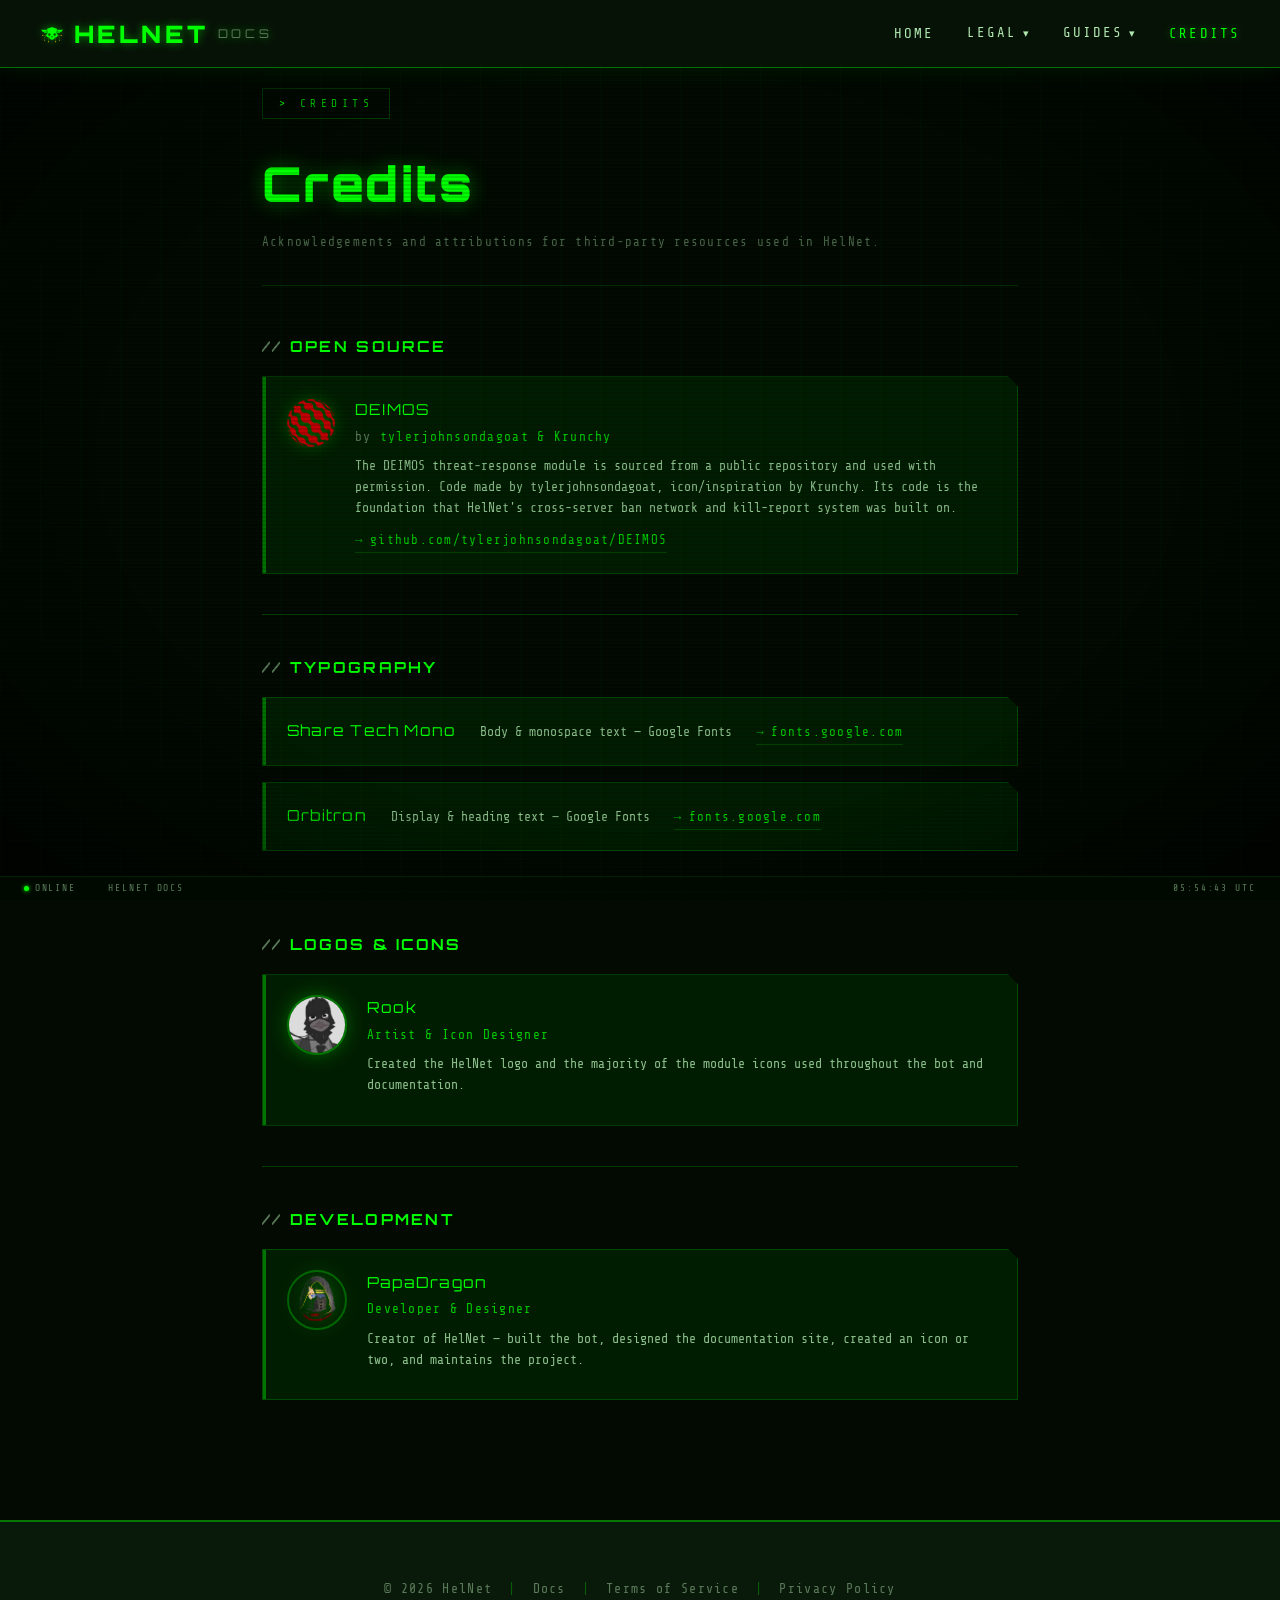
==== credits.html @ 5fcdd5f7 "New Credits page, added to navigation." ====
<!DOCTYPE html>
<html lang="en">
<head>
<meta charset="UTF-8">
<meta name="viewport" content="width=device-width, initial-scale=1.0">
<link rel="icon" type="image/png" href="Assets/HelNet_Logo.png">
<title>Credits — HelNet</title>
<link href="https://fonts.googleapis.com/css2?family=Share+Tech+Mono&family=Orbitron:wght@400;700;900&display=swap" rel="stylesheet">
<link rel="stylesheet" href="Assets/shared.css">
<style>
  .page-wrap {
    max-width: 820px;
    margin: 0 auto;
    padding: 88px 2rem 5rem;
    position: relative;
    z-index: 1;
  }

  .page-tag {
    font-size: 0.7rem;
    letter-spacing: 0.4em;
    color: var(--green-dim);
    text-transform: uppercase;
    border: 1px solid var(--border);
    display: inline-block;
    padding: 0.3rem 1rem;
    margin-bottom: 1.5rem;
  }

  .page-tag::before { content: '> '; color: var(--green); }

  h1 {
    font-family: var(--display);
    font-size: clamp(1.8rem, 5vw, 3rem);
    font-weight: 900;
    color: var(--green);
    text-shadow: 0 0 20px var(--green-glow);
    letter-spacing: 0.05em;
    margin-bottom: 0.5rem;
  }

  .page-subtitle {
    font-size: 0.78rem;
    color: var(--text-dim);
    letter-spacing: 0.1em;
    margin-bottom: 3rem;
    padding-bottom: 2rem;
    border-bottom: 1px solid var(--border);
  }

  .section { margin-bottom: 2.5rem; }

  h2 {
    font-family: var(--display);
    font-size: 0.95rem;
    color: var(--green);
    letter-spacing: 0.15em;
    text-transform: uppercase;
    margin-bottom: 1rem;
  }

  h2::before { content: '// '; color: var(--text-dim); }

  p { color: var(--text); opacity: 0.85; margin-bottom: 0.75rem; }

  .divider {
    border: none;
    border-top: 1px solid var(--border);
    margin: 2.5rem 0;
  }

  /* CREDIT ENTRY */
  .credit-entry {
    display: flex;
    align-items: flex-start;
    gap: 1.25rem;
    padding: 1.25rem 1.5rem;
    border: 1px solid var(--border);
    background: var(--green-faint);
    margin-bottom: 1rem;
    position: relative;
    clip-path: polygon(0 0, calc(100% - 10px) 0, 100% 10px, 100% 100%, 0 100%);
  }

  .credit-entry::before {
    content: '';
    position: absolute;
    top: 0; left: 0;
    width: 3px;
    height: 100%;
    background: var(--green-dim);
    opacity: 0.5;
  }

  .credit-icon {
    width: 48px;
    height: 48px;
    object-fit: contain;
    filter: drop-shadow(0 0 8px rgba(0,255,0,0.4));
    flex-shrink: 0;
    margin-top: 2px;
  }

  .credit-pfp {
    width: 60px;
    height: 60px;
    object-fit: cover;
    border-radius: 50%;
    border: 2px solid rgba(0,255,0,0.3);
    filter: drop-shadow(0 0 10px rgba(0,255,0,0.35));
    flex-shrink: 0;
  }

  .credit-info { flex: 1; }

  .credit-title {
    font-family: var(--display);
    font-size: 0.95rem;
    color: var(--green);
    letter-spacing: 0.08em;
    margin-bottom: 0.25rem;
  }

  .credit-author {
    font-size: 0.8rem;
    color: var(--text-dim);
    letter-spacing: 0.1em;
    margin-bottom: 0.4rem;
  }

  .credit-author span { color: var(--green-dim); }

  .credit-desc {
    font-size: 0.82rem;
    color: var(--text);
    opacity: 0.8;
    line-height: 1.6;
    margin-bottom: 0.6rem;
  }

  .credit-link {
    display: inline-flex;
    align-items: center;
    gap: 0.4rem;
    font-size: 0.78rem;
    color: var(--green-dim);
    text-decoration: none;
    letter-spacing: 0.1em;
    border-bottom: 1px solid rgba(0,255,0,0.2);
    padding-bottom: 1px;
    transition: color 0.2s, border-color 0.2s;
  }

  .credit-link::before { content: '→ '; }
  .credit-link:hover { color: var(--green); border-color: var(--green); }

  .credit-entry.slim .credit-info {
    display: flex;
    align-items: baseline;
    gap: 1.5rem;
    flex-wrap: wrap;
  }

  .credit-entry.slim .credit-title { margin-bottom: 0; }
  .credit-entry.slim .credit-desc { margin-bottom: 0; }

  /* FOOTER */
  footer {
    position: relative; z-index: 1;
    border-top: 2px solid rgba(0,255,0,0.4);
    background: #0a1a0a;
    padding: 2rem;
    text-align: center;
  }

  .footer-bottom {
    display: flex;
    align-items: center;
    justify-content: center;
    gap: 1rem;
    font-size: 0.82rem;
    color: var(--text-dim);
    letter-spacing: 0.1em;
    flex-wrap: wrap;
  }

  .footer-bottom a { color: var(--text-dim); text-decoration: none; transition: color 0.2s; }
  .footer-bottom a:hover { color: var(--green); }
  .footer-divider { color: rgba(0,255,0,0.3); }
</style>
</head>
<body>

<div class="grid-bg"></div>

<div class="status-bar">
  <span><span class="status-dot"></span>ONLINE</span>
  <span>HELNET DOCS</span>
  <span style="flex:1"></span>
  <span id="utc-clock"></span>
</div>
<nav>
  <a href="./" class="nav-logo">
    <img src="Assets/HelNet_Logo.png" alt="">
    HELNET <span>DOCS</span>
  </a>
  <ul class="nav-links">
    <li><a href="./">Home</a></li>
    <li class="nav-dropdown">
      <button class="nav-dropbtn">Legal</button>
      <ul class="nav-dropdown-menu">
        <li><a href="terms">Terms of Service</a></li>
        <li><a href="privacy">Privacy Policy</a></li>
      </ul>
    </li>
    <li class="nav-dropdown">
      <button class="nav-dropbtn">Guides</button>
      <ul class="nav-dropdown-menu">
        <li><a href="guides/getting-started">Getting Started</a></li>
        <li class="nav-dropdown-sep"></li>
        <li><a href="guides/announcement-module">Announcement Module</a></li>
        <li><a href="guides/challenges-module">Challenges Module</a></li>
        <li><a href="guides/deimos-module">Deimos Module</a></li>
        <li><a href="guides/division-module">Division Module</a></li>
        <li><a href="guides/infopost-module">Infopost Module</a></li>
        <li><a href="guides/time-module">Time Module</a></li>
      </ul>
    </li>
    <li><a href="credits">Credits</a></li>
  </ul>
  <button class="nav-hamburger" id="nav-hamburger" aria-label="Toggle menu"><span></span><span></span><span></span></button>
</nav>
<div class="nav-mobile" id="nav-mobile">
  <div class="nav-mobile-section">
    <div class="nav-mobile-label">Navigation</div>
    <a href="./">Home</a>
    <a href="credits">Credits</a>
  </div>
  <div class="nav-mobile-section">
    <div class="nav-mobile-label">Legal</div>
    <a href="terms">Terms of Service</a>
    <a href="privacy">Privacy Policy</a>
  </div>
  <div class="nav-mobile-section">
    <div class="nav-mobile-label">Guides</div>
    <a href="guides/getting-started">Getting Started</a>
    <a href="guides/announcement-module">Announcement Module</a>
    <a href="guides/challenges-module">Challenges Module</a>
    <a href="guides/deimos-module">Deimos Module</a>
    <a href="guides/division-module">Division Module</a>
    <a href="guides/infopost-module">Infopost Module</a>
    <a href="guides/time-module">Time Module</a>
  </div>
</div>

<div class="page-wrap">
  <div class="page-tag">Credits</div>
  <h1>Credits</h1>
  <p class="page-subtitle">Acknowledgements and attributions for third-party resources used in HelNet.</p>

  <div class="section">
    <h2>Open Source</h2>

    <div class="credit-entry">
      <img class="credit-icon" src="Assets/Deimos_Icon.png" alt="Deimos">
      <div class="credit-info">
        <div class="credit-title">DEIMOS</div>
        <div class="credit-author">by <span>tylerjohnsondagoat &amp; Krunchy</span></div>
        <p class="credit-desc">The DEIMOS threat-response module is sourced from a public repository and used with permission. Code made by tylerjohnsondagoat, icon/inspiration by Krunchy. Its code is the foundation that HelNet's cross-server ban network and kill-report system was built on.</p>
        <a class="credit-link" href="https://github.com/tylerjohnsondagoat/DEIMOS" target="_blank" rel="noopener">github.com/tylerjohnsondagoat/DEIMOS</a>
      </div>
    </div>
  </div>

  <hr class="divider">

  <div class="section">
    <h2>Typography</h2>

    <div class="credit-entry slim">
      <div class="credit-info">
        <div class="credit-title">Share Tech Mono</div>
        <p class="credit-desc">Body &amp; monospace text — Google Fonts</p>
        <a class="credit-link" href="https://fonts.google.com/specimen/Share+Tech+Mono" target="_blank" rel="noopener">fonts.google.com</a>
      </div>
    </div>

    <div class="credit-entry slim">
      <div class="credit-info">
        <div class="credit-title">Orbitron</div>
        <p class="credit-desc">Display &amp; heading text — Google Fonts</p>
        <a class="credit-link" href="https://fonts.google.com/specimen/Orbitron" target="_blank" rel="noopener">fonts.google.com</a>
      </div>
    </div>
  </div>

  <hr class="divider">

  <div class="section">
    <h2>Logos &amp; Icons</h2>

    <div class="credit-entry">
      <img class="credit-pfp" src="Assets/Rook_pfp.png" alt="Rook">
      <div class="credit-info">
        <div class="credit-title">Rook</div>
        <div class="credit-author"><span>Artist &amp; Icon Designer</span></div>
        <p class="credit-desc">Created the HelNet logo and the majority of the module icons used throughout the bot and documentation.</p>
      </div>
    </div>
  </div>

  <hr class="divider">

  <div class="section">
    <h2>Development</h2>

    <div class="credit-entry">
      <img class="credit-pfp" src="[data-uri]" alt="PapaDragon">
      <div class="credit-info">
        <div class="credit-title">PapaDragon</div>
        <div class="credit-author"><span>Developer &amp; Designer</span></div>
        <p class="credit-desc">Creator of HelNet — built the bot, designed the documentation site, created an icon or two, and maintains the project.</p>
      </div>
    </div>
  </div>
</div>

<footer>
  <div class="footer-bottom">
    <span>© 2026 HelNet</span>
    <span class="footer-divider">|</span>
    <a href="guides/getting-started">Docs</a>
    <span class="footer-divider">|</span>
    <a href="terms">Terms of Service</a>
    <span class="footer-divider">|</span>
    <a href="privacy">Privacy Policy</a>
  </div>
</footer>

<script src="Assets/nav.js"></script>
</body>
</html>
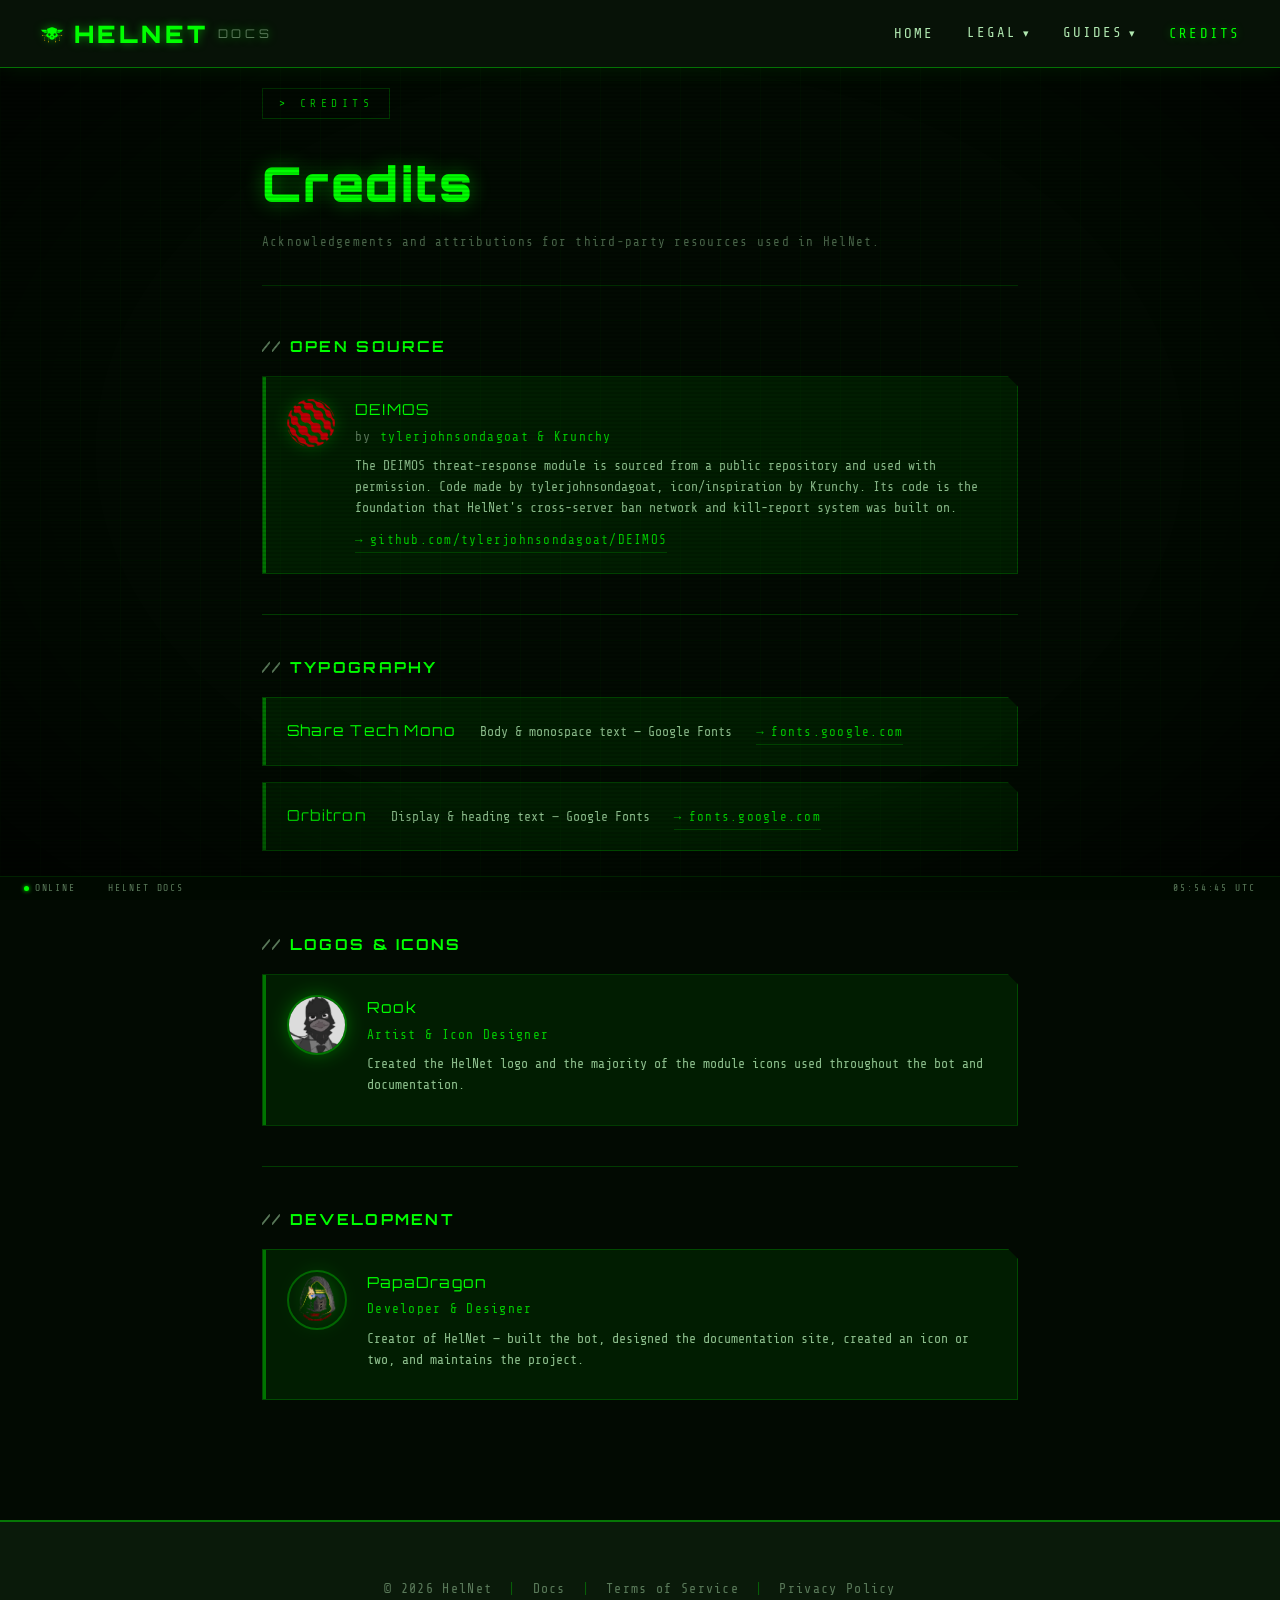
==== commit 19449876: "More UI" ====
--- a/credits.html
+++ b/credits.html
@@ -163,6 +163,41 @@
 
   .credit-entry.slim .credit-title { margin-bottom: 0; }
   .credit-entry.slim .credit-desc { margin-bottom: 0; }
+
+  /* MOBILE */
+  @media (max-width: 600px) {
+    .page-wrap {
+      padding: 80px 1rem 4rem;
+      overflow-x: hidden;
+    }
+
+    .credit-entry {
+      flex-direction: column;
+      gap: 0.75rem;
+      padding: 1rem;
+      clip-path: none;
+      word-break: break-word;
+    }
+
+    .credit-icon {
+      width: 36px;
+      height: 36px;
+    }
+
+    .credit-pfp {
+      width: 48px;
+      height: 48px;
+    }
+
+    .credit-entry.slim .credit-info {
+      flex-direction: column;
+      gap: 0.25rem;
+    }
+
+    h1 {
+      font-size: clamp(1.5rem, 8vw, 2rem);
+    }
+  }
 
   /* FOOTER */
   footer {
--- a/Assets/shared.css
+++ b/Assets/shared.css
@@ -29,7 +29,7 @@
 
 /* ── RESET ── */
 *, *::before, *::after { box-sizing: border-box; margin: 0; padding: 0; }
-html { scroll-behavior: smooth; }
+html { scroll-behavior: smooth; min-height: 100%; }
 body {
   background: var(--bg);
   color: var(--text);
@@ -37,7 +37,13 @@
   font-size: 14px;
   line-height: 1.7;
   overflow-x: hidden;
-}
+  min-height: 100vh;
+  display: flex;
+  flex-direction: column;
+}
+
+/* ── STICKY FOOTER ── */
+.page-wrap { flex: 1; }
 
 /* ── CRT SCANLINES ── */
 body::before {
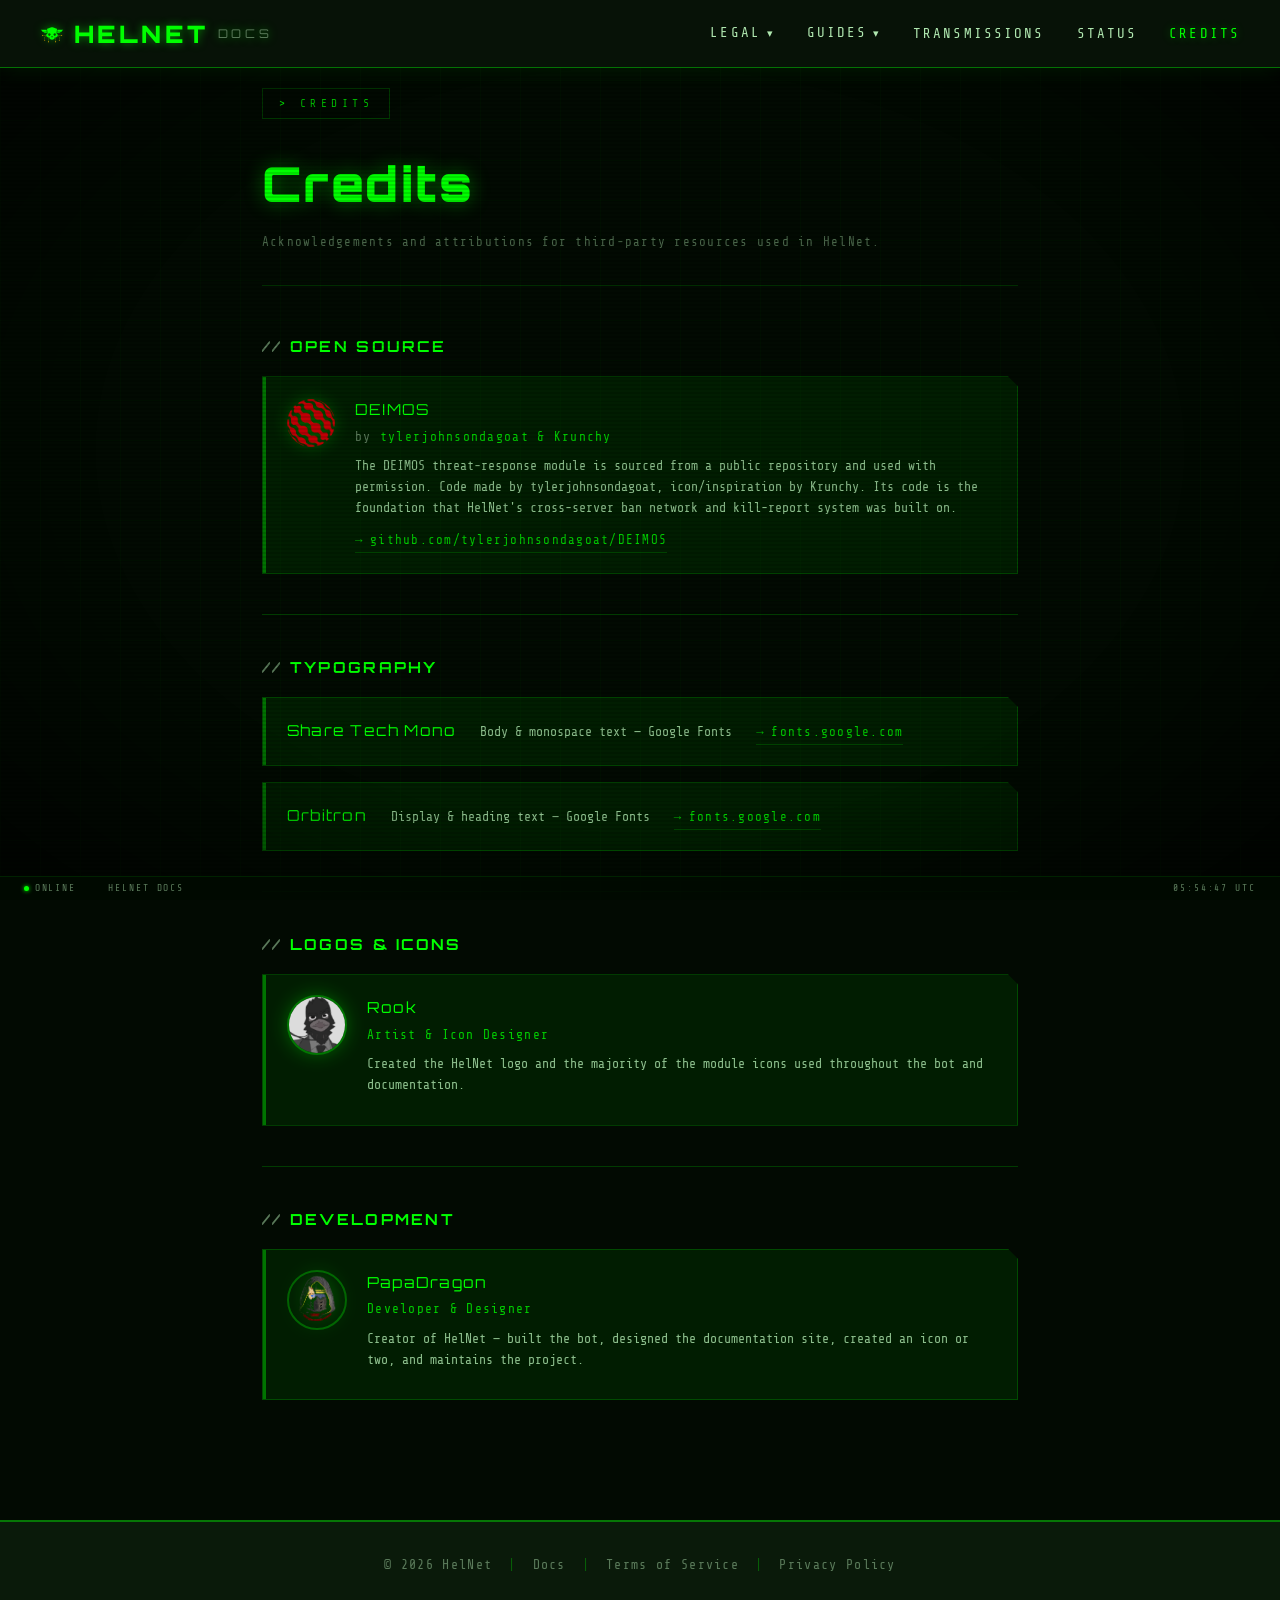
==== commit cd8f9e65: "Working on it" ====
--- a/credits.html
+++ b/credits.html
@@ -1,4 +1,4 @@
-<!DOCTYPE html>
+﻿<!DOCTYPE html>
 <html lang="en">
 <head>
 <meta charset="UTF-8">
@@ -199,29 +199,7 @@
     }
   }
 
-  /* FOOTER */
-  footer {
-    position: relative; z-index: 1;
-    border-top: 2px solid rgba(0,255,0,0.4);
-    background: #0a1a0a;
-    padding: 2rem;
-    text-align: center;
-  }
-
-  .footer-bottom {
-    display: flex;
-    align-items: center;
-    justify-content: center;
-    gap: 1rem;
-    font-size: 0.82rem;
-    color: var(--text-dim);
-    letter-spacing: 0.1em;
-    flex-wrap: wrap;
-  }
-
-  .footer-bottom a { color: var(--text-dim); text-decoration: none; transition: color 0.2s; }
-  .footer-bottom a:hover { color: var(--green); }
-  .footer-divider { color: rgba(0,255,0,0.3); }
+
 </style>
 </head>
 <body>
@@ -236,11 +214,10 @@
 </div>
 <nav>
   <a href="./" class="nav-logo">
-    <img src="Assets/HelNet_Logo.png" alt="">
+    <img src="Assets/HelNet_Logo.png" alt="HelNet Logo">
     HELNET <span>DOCS</span>
   </a>
   <ul class="nav-links">
-    <li><a href="./">Home</a></li>
     <li class="nav-dropdown">
       <button class="nav-dropbtn">Legal</button>
       <ul class="nav-dropdown-menu">
@@ -261,7 +238,9 @@
         <li><a href="guides/time-module">Time Module</a></li>
       </ul>
     </li>
-    <li><a href="credits">Credits</a></li>
+    <li><a href="transmissions">Transmissions</a></li>
+    <li><a href="status">Status</a></li>
+    <li><a href="credits" class="active">Credits</a></li>
   </ul>
   <button class="nav-hamburger" id="nav-hamburger" aria-label="Toggle menu"><span></span><span></span><span></span></button>
 </nav>
@@ -269,6 +248,8 @@
   <div class="nav-mobile-section">
     <div class="nav-mobile-label">Navigation</div>
     <a href="./">Home</a>
+    <a href="transmissions">Transmissions</a>
+    <a href="status">Status</a>
     <a href="credits">Credits</a>
   </div>
   <div class="nav-mobile-section">
@@ -350,7 +331,7 @@
     <h2>Development</h2>
 
     <div class="credit-entry">
-      <img class="credit-pfp" src="[data-uri]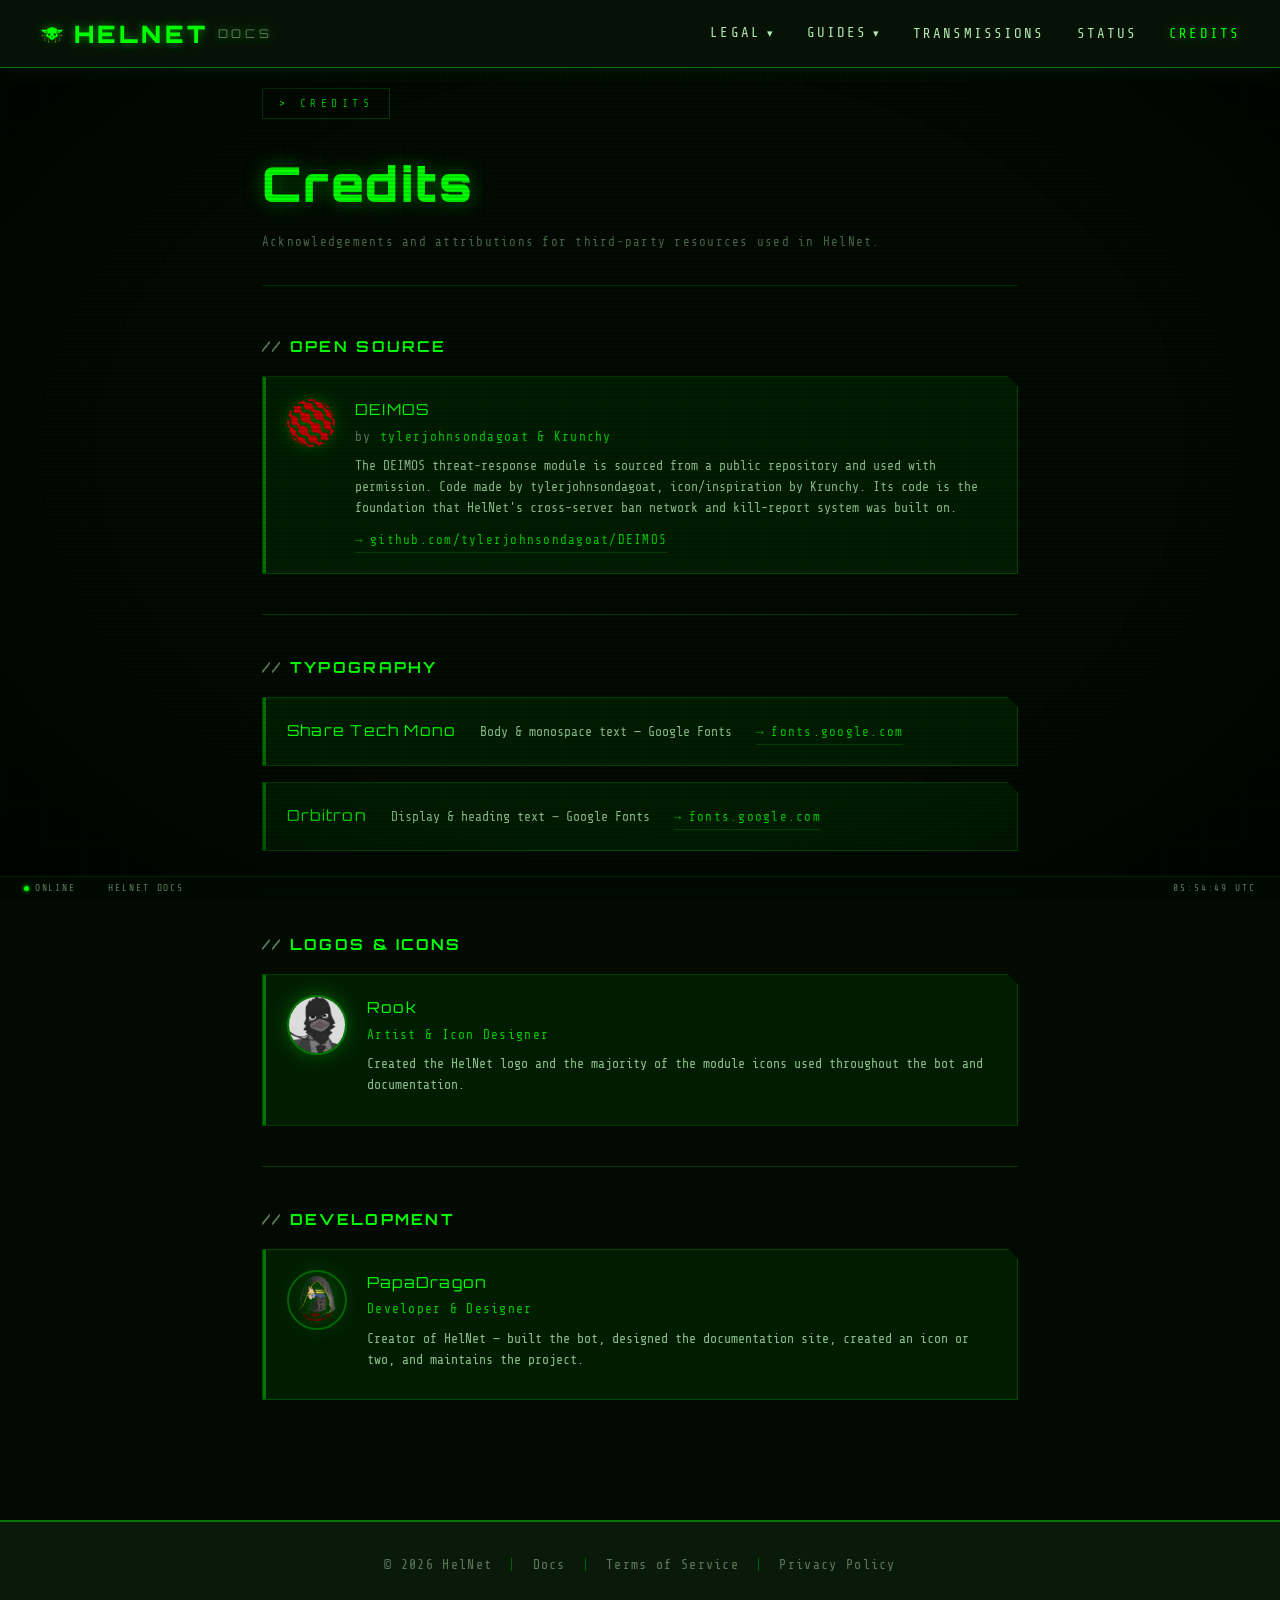
==== commit 19ff0c49: "sed it" ====
--- a/credits.html
+++ b/credits.html
@@ -6,7 +6,7 @@
 <link rel="icon" type="image/png" href="Assets/HelNet_Logo.png">
 <title>Credits — HelNet</title>
 <link href="https://fonts.googleapis.com/css2?family=Share+Tech+Mono&family=Orbitron:wght@400;700;900&display=swap" rel="stylesheet">
-<link rel="stylesheet" href="Assets/shared.css">
+<link rel="stylesheet" href="Assets/shared.css?v=2">
 <style>
   .page-wrap {
     max-width: 820px;
@@ -353,6 +353,6 @@
   </div>
 </footer>
 
-<script src="Assets/nav.js"></script>
+<script src="Assets/nav.js?v=2"></script>
 </body>
 </html>
